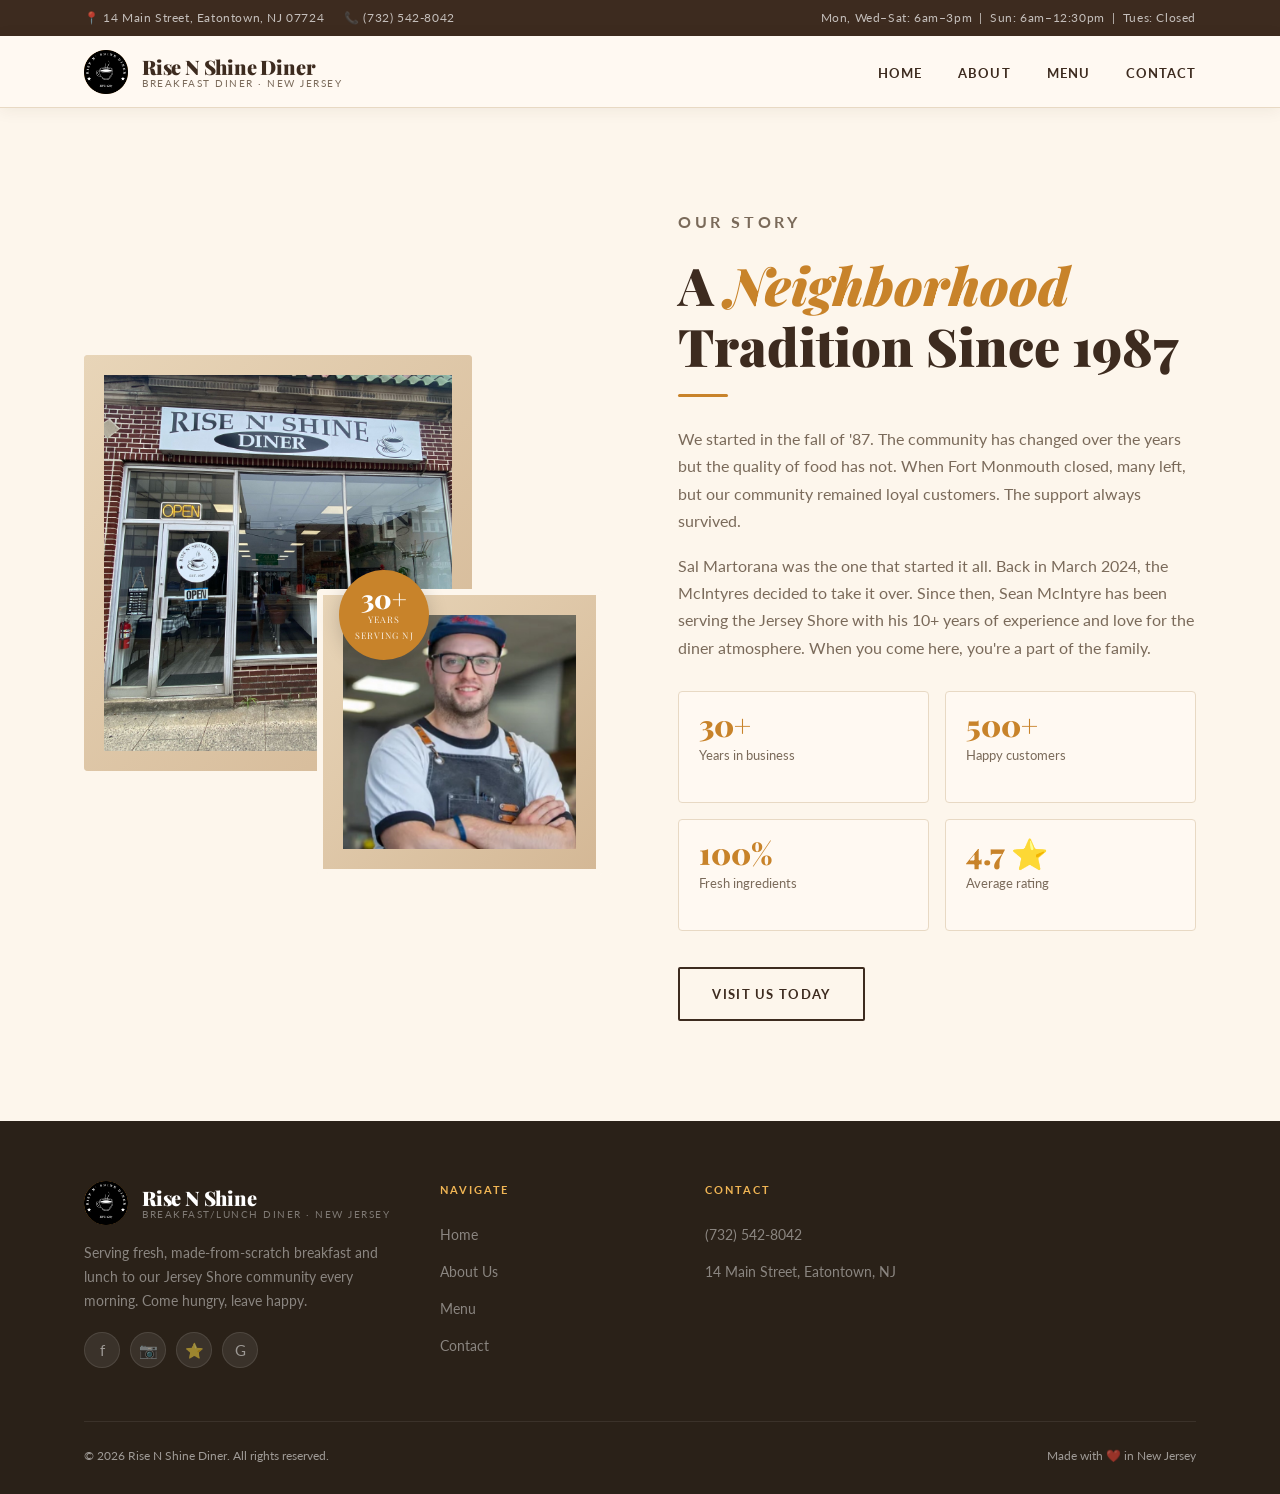
==== About/index.html @ bdb085a6 "path change" ====
<!DOCTYPE html>
<html lang="en">
<head>
  <meta charset="UTF-8" />
  <meta name="viewport" content="width=device-width, initial-scale=1.0" />
  <title>Rise N Shine Diner</title>
  <link rel="preconnect" href="https://fonts.googleapis.com" />
  <link rel="preconnect" href="https://fonts.gstatic.com" crossorigin />
  <link href="https://fonts.googleapis.com/css2?family=Playfair+Display:ital,wght@0,400;0,700;0,900;1,400;1,700&family=Lato:wght@300;400;700&display=swap" rel="stylesheet" />
  <link rel="stylesheet" type="text/css" href="/style.css">
  
</head>
<body>

<!-- TOP BAR -->
<div class="topbar">
  <div class="container">
    <div class="topbar-left">
      <span>📍 14 Main Street, Eatontown, NJ 07724</span>
      <span>📞 <a href="tel:+17325428042">(732) 542-8042</a></span>
    </div>
    <div class="topbar-right">
      <span>Mon, Wed–Sat: 6am–3pm &nbsp;|&nbsp; Sun: 6am–12:30pm &nbsp;|&nbsp; Tues: Closed</span>
    </div>
  </div>
</div>

<!-- NAVBAR -->
<nav class="navbar">
  <div class="container">
    <a href="../index.html" class="logo">
      <!-- <div class="logo-icon">🍳</div> -->
       <div class="logo-icon"><img src="../logo.png" alt="logo"></div>
      <div class="logo-text">
        <div class="logo-name">Rise N Shine Diner</div>
        <div class="logo-sub">Breakfast Diner · New Jersey</div>
      </div>
    </a>
    <ul class="nav-links">
      <li><a href="../index.html">Home</a></li>
      <li><a href="../About/index.html">About</a></li>
      <li><a href="../Menu/index.html">Menu</a></li>
      <li><a href="../Contact/index.html">Contact</a></li>
    </ul>
    <button class="hamburger" id="hamburger" aria-label="Toggle menu">
      <span></span><span></span><span></span>
    </button>
  </div>
</nav>

<!-- Mobile Menu -->
<div class="mobile-menu" id="mobileMenu">
  <ul>
    <li><a href="../index.html" class="mobile-link">Home</a></li>
    <li><a href="../About/index.html" class="mobile-link">About</a></li>
    <li><a href="../Menu/index.html" class="mobile-link">Menu</a></li>
    <li><a href="../Contact/index.html" class="mobile-link">Contact</a></li>
  </ul>
  <a href="tel:+17325428042" class="btn btn-primary">📞 (732) 542-8042</a>
</div>

<!-- ABOUT -->
<section id="about">
  <div class="container">
    <div class="about-grid">
      <div class="about-imgs">
        <!--
          SWAP ABOUT MAIN IMAGE:
          <img src="/assets/diner.jpg"" alt="diner" />
          Recommended: 500×480px
        -->
        <div class="about-img-main img-wrap">
          <div class="img-placeholder">
            <img src="../assets/diner.jpg" alt="diner" />
          </div>
        </div>
        <!--
          SWAP ABOUT ACCENT IMAGE:
          <img src="./images/about-accent.jpg" alt="Chef cooking" />
          Recommended: 300×280px
        -->
        <div class="about-img-accent img-wrap">
          <div class="img-placeholder">
            <img src="../assets/sean.jpg" alt="Gallery photo" />
          </div>
        </div>
        <div class="about-stamp">
          <strong>30+</strong>
          <span>Years<br/>Serving NJ</span>
        </div>
      </div>

      <div class="about-text">
        <p class="section-label">Our Story</p>
        <h2 class="section-title">A <em>Neighborhood</em> Tradition Since 1987</h2>
        <div class="divider"></div>
        <p>We started in the fall of '87. The community has changed over the years but the quality 
          of food has not. When Fort Monmouth closed, many left, but our community remained loyal customers. 
          The support always survived.</p>
        <p> Sal Martorana was the one that started it all. Back in March 2024, the McIntyres decided to take it over. Since then,
          Sean McIntyre has been serving the Jersey Shore with his 10+ years of experience and love for the diner atmosphere. When 
          you come here, you're a part of the family.
          </p>
        <div class="about-facts">
          <div class="fact-card"><h3>30+</h3><p>Years in business</p></div>
          <div class="fact-card"><h3>500+</h3><p>Happy customers</p></div>
          <div class="fact-card"><h3>100%</h3><p>Fresh ingredients</p></div>
          <div class="fact-card"><h3>4.7 ⭐</h3><p>Average rating</p></div>
        </div>
        <a href="../Contact/index.html" class="btn btn-dark">Visit Us Today</a>
      </div>
    </div>
  </div>
</section>


<!-- FOOTER -->
<footer>
  <div class="container">
    <div class="footer-grid">
      <div class="footer-brand">
        <div class="logo">
          <div class="logo-icon"><img src="../logo.png" alt="logo"></div>
          <div class="logo-text">
            <div class="logo-name">Rise N Shine</div>
            <div class="logo-sub">Breakfast/Lunch Diner · New Jersey</div>
          </div>
        </div>
        <p>Serving fresh, made-from-scratch breakfast and lunch to our Jersey Shore community every morning. Come hungry, leave happy.</p>
        <div class="social-links">
          <a href="https://www.facebook.com/p/Rise-n-Shine-Luncheonette-100057256698276/" class="social-link" title="Facebook">f</a>
          <a href="https://www.instagram.com/risenshine_diner?igsh=MXV5eWU4OTQzYm9pdQ%3D%3D&utm_source=qr" class="social-link" title="Instagram">📷</a>
          <a href="https://yelp.to/SeR_QciFJR" class="social-link" title="Yelp">⭐</a>
          <a href="https://share.google/kpDAADSvmQCq42pRM" class="social-link" title="Google">G</a>
        </div>
      </div>
      <div class="footer-col">
        <h5>Navigate</h5>
        <ul>
          <li><a href="../index.html">Home</a></li>
          <li><a href="../About/index.html">About Us</a></li>
          <li><a href="../Menu/index.html">Menu</a></li>
          <li><a href="../Contact/index.html">Contact</a></li>
        </ul>
      </div>
      <div class="footer-col">
        <h5>Contact</h5>
        <ul>
          <li><a href="tel:+17325428042">(732) 542-8042</a></li>
          <li><a href="#">14 Main Street, Eatontown, NJ</a></li>
        </ul>
      </div>
    </div>
    <div class="footer-bottom">
      <span>© 2026 Rise N Shine Diner. All rights reserved.</span>
      <span>Made with ❤️ in New Jersey</span>
    </div>
  </div>
</footer>

<script>
  // Hamburger
  const hamburger = document.getElementById('hamburger');
  const mobileMenu = document.getElementById('mobileMenu');
  hamburger.addEventListener('click', () => {
    hamburger.classList.toggle('open');
    mobileMenu.classList.toggle('open');
  });
  document.querySelectorAll('.mobile-link').forEach(link => {
    link.addEventListener('click', () => {
      hamburger.classList.remove('open');
      mobileMenu.classList.remove('open');
    });
  });

  // Menu Tabs
  document.querySelectorAll('.tab-btn').forEach(btn => {
    btn.addEventListener('click', () => {
      document.querySelectorAll('.tab-btn').forEach(b => b.classList.remove('active'));
      document.querySelectorAll('.menu-panel').forEach(p => p.classList.remove('active'));
      btn.classList.add('active');
      document.getElementById('tab-' + btn.dataset.tab).classList.add('active');
    });
  });

  // Active nav highlight on scroll
  const sections = document.querySelectorAll('section[id]');
  const navLinks = document.querySelectorAll('.nav-links a');
  new IntersectionObserver((entries) => {
    entries.forEach(entry => {
      if (entry.isIntersecting) {
        navLinks.forEach(a => {
          a.style.color = '';
          if (a.getAttribute('href') === '#' + entry.target.id) a.style.color = 'var(--amber)';
        });
      }
    });
  }, { rootMargin: '-40% 0px -55% 0px' }).observe && sections.forEach(s => {
    new IntersectionObserver((entries) => {
      entries.forEach(entry => {
        if (entry.isIntersecting) {
          navLinks.forEach(a => {
            a.style.color = '';
            if (a.getAttribute('href') === '#' + entry.target.id) a.style.color = 'var(--amber)';
          });
        }
      });
    }, { rootMargin: '-40% 0px -55% 0px' }).observe(s);
  });

  // Navbar shadow on scroll
  window.addEventListener('scroll', () => {
    document.querySelector('.navbar').style.boxShadow =
      window.scrollY > 10 ? '0 4px 24px rgba(61,43,31,.12)' : '0 2px 16px rgba(61,43,31,.07)';
  });
</script>

</body>
</html>
---- style.css ----
/* ─── RESET & VARIABLES ─────────────────────────────── */
*, *::before, *::after { box-sizing: border-box; margin: 0; padding: 0; }

:root {
  --cream:      #fdf6ec;
  --warm-white: #fff9f2;
  --amber:      #c8832a;
  --amber-dark: #9f631a;
  --amber-light:#f0b554;
  --brown:      #3d2b1f;
  --brown-mid:  #6b4226;
  --charcoal:   #2a2118;
  --gray:       #7a6a5a;
  --border:     #e8d9c4;
  --font-display: 'Playfair Display', Georgia, serif;
  --font-body:    'Lato', sans-serif;
  --nav-h: 72px;
  --section-pad: clamp(60px, 8vw, 100px);
}

html { scroll-behavior: smooth; }
body { font-family: var(--font-body); background: var(--cream); color: var(--brown); line-height: 1.7; overflow-x: hidden; }
img { display: block; width: 100%; height: 100%; object-fit: cover; }
a { text-decoration: none; color: inherit; }

/* ─── UTILITY ───────────────────────────────────────── */
.container { max-width: 1160px; margin: 0 auto; padding: 0 24px; }
.section-label { font-family: var(--font-body); font-size: 11px; letter-spacing: .22em; text-transform: uppercase; color: var(--amber); font-weight: 700; margin-bottom: 12px; }
.section-title { font-family: var(--font-display); font-size: clamp(32px, 5vw, 52px); color: var(--brown); line-height: 1.18; font-weight: 900; }
.section-title em { font-style: italic; color: var(--amber); }
.divider { width: 50px; height: 3px; background: var(--amber); border-radius: 2px; margin: 18px 0 28px; }
.btn { display: inline-block; padding: 14px 32px; border-radius: 2px; font-family: var(--font-body); font-size: 13px; font-weight: 700; letter-spacing: .1em; text-transform: uppercase; cursor: pointer; transition: all .25s ease; }
.btn-primary { background: var(--amber); color: #fff; border: 2px solid var(--amber); }
.btn-primary:hover { background: var(--amber-dark); border-color: var(--amber-dark); }
.btn-outline { background: transparent; color: #fff; border: 2px solid #fff; }
.btn-outline:hover { background: #fff; color: var(--brown); }
.btn-dark { background: transparent; color: var(--brown); border: 2px solid var(--brown); }
.btn-dark:hover { background: var(--brown); color: #fff; }

/* ─── IMAGE SYSTEM ──────────────────────────────────── */
/*
  ╔══════════════════════════════════════════════════╗
  ║  HOW TO SWAP IMAGES                              ║
  ║  Each image zone has a comment showing the       ║
  ║  <img> tag to paste in. Just replace the         ║
  ║  .img-placeholder div with that <img> tag.       ║
  ╚══════════════════════════════════════════════════╝
*/
.img-wrap { position: relative; overflow: hidden; background: var(--border); }
.img-placeholder { position: absolute; inset: 0; display: flex; flex-direction: column; align-items: center; justify-content: center; gap: 10px; background: linear-gradient(135deg, #e8d5b8 0%, #d4b896 100%); color: var(--brown-mid); font-size: 13px; font-family: var(--font-body); text-align: center; padding: 20px; }
.img-placeholder svg { opacity: .4; }
.img-placeholder span { opacity: .6; font-style: italic; }

/* ─── TOPBAR ────────────────────────────────────────── */
.topbar { background: var(--brown); color: rgba(255,255,255,.7); font-size: 12px; letter-spacing: .05em; padding: 8px 0; }
.topbar .container { display: flex; justify-content: space-between; align-items: center; flex-wrap: wrap; gap: 6px; }
.topbar a { color: rgba(255,255,255,.7); }
.topbar a:hover { color: var(--amber-light); }
.topbar-left, .topbar-right { display: flex; gap: 20px; align-items: center; }

/* ─── NAVBAR ─────────────────────────────────────────── */
.navbar { position: sticky; top: 0; z-index: 100; background: var(--warm-white); border-bottom: 1px solid var(--border); height: var(--nav-h); box-shadow: 0 2px 16px rgba(61,43,31,.07); transition: box-shadow .3s; }
.navbar .container { height: 100%; display: flex; align-items: center; justify-content: space-between; }
.logo { display: flex; align-items: center; gap: 14px; font-family: var(--font-display); }
.logo-icon { width: 44px; height: 44px; background: var(--amber); border-radius: 50%; display: flex; align-items: center; justify-content: center; color: #fff; font-size: 22px; flex-shrink: 0; }
.logo-text { line-height: 1.15; }
.logo-name { font-size: 20px; font-weight: 900; color: var(--brown); letter-spacing: -.01em; }
.logo-sub { font-size: 10px; font-weight: 400; color: var(--gray); letter-spacing: .15em; text-transform: uppercase; font-family: var(--font-body); }
.nav-links { display: flex; align-items: center; gap: 36px; list-style: none; }
.nav-links a { font-size: 13px; font-weight: 700; letter-spacing: .08em; text-transform: uppercase; color: var(--brown); position: relative; padding-bottom: 3px; transition: color .2s; }
.nav-links a::after { content: ''; position: absolute; bottom: 0; left: 0; width: 0; height: 2px; background: var(--amber); transition: width .25s ease; }
.nav-links a:hover { color: var(--amber); }
.nav-links a:hover::after { width: 100%; }
.nav-cta { margin-left: 8px; }

.hamburger { display: none; flex-direction: column; gap: 5px; cursor: pointer; padding: 6px; background: none; border: none; }
.hamburger span { display: block; width: 24px; height: 2px; background: var(--brown); border-radius: 2px; transition: all .3s; }
.hamburger.open span:nth-child(1) { transform: translateY(7px) rotate(45deg); }
.hamburger.open span:nth-child(2) { opacity: 0; }
.hamburger.open span:nth-child(3) { transform: translateY(-7px) rotate(-45deg); }
.mobile-menu { display: none; background: var(--warm-white); border-bottom: 2px solid var(--amber); padding: 20px 24px 28px; }
.mobile-menu.open { display: block; }
.mobile-menu ul { list-style: none; display: flex; flex-direction: column; gap: 6px; }
.mobile-menu ul a { display: block; padding: 12px 0; font-size: 16px; font-weight: 700; color: var(--brown); border-bottom: 1px solid var(--border); letter-spacing: .04em; text-transform: uppercase; }
.mobile-menu ul a:hover { color: var(--amber); }
.mobile-menu .btn { margin-top: 20px; display: block; text-align: center; }

/* ─── HERO ───────────────────────────────────────────── */
.hero { position: relative; height: clamp(520px, 80vh, 820px); display: flex; align-items: center; overflow: hidden; }
.hero-bg { position: absolute; inset: 0; }
.hero-bg .img-placeholder { background: linear-gradient(160deg, #c8832a 0%, #3d2b1f 60%, #1a0f08 100%); color: rgba(255,255,255,.25); }
.hero-bg::after { content: ''; position: absolute; inset: 0; background: linear-gradient(90deg, rgba(20,10,5,.72) 0%, rgba(20,10,5,.2) 100%); }
.hero-content { position: relative; z-index: 2; max-width: 640px; animation: fadeUp .8s ease both; }
.hero-badge { display: inline-block; background: var(--amber); color: #fff; font-size: 11px; font-weight: 700; letter-spacing: .2em; text-transform: uppercase; padding: 7px 18px; border-radius: 2px; margin-bottom: 22px; }
.hero h1 { font-family: var(--font-display); font-size: clamp(42px, 7vw, 80px); font-weight: 900; color: #fff; line-height: 1.05; margin-bottom: 22px; }
.hero h1 em { font-style: italic; color: var(--amber-light); }
.hero p { font-size: 17px; color: rgba(255,255,255,.82); margin-bottom: 36px; max-width: 480px; line-height: 1.7; }
.hero-btns { display: flex; gap: 16px; flex-wrap: wrap; }
.hero-hours { position: absolute; z-index: 2; right: max(24px, calc((100% - 1160px) / 2 + 24px)); bottom: clamp(24px, 5vw, 60px); background: rgba(255,255,255,.1); backdrop-filter: blur(10px); border: 1px solid rgba(255,255,255,.2); border-radius: 4px; padding: 20px 28px; color: #fff; text-align: center; }
.hero-hours h4 { font-size: 11px; font-weight: 700; letter-spacing: .18em; text-transform: uppercase; color: var(--amber-light); margin-bottom: 10px; }
.hero-hours p { font-size: 14px; color: rgba(255,255,255,.85); line-height: 1.8; }

/* ─── FEATURES STRIP ─────────────────────────────────── */
.features-strip { background: var(--brown); }
.features-grid { display: grid; grid-template-columns: repeat(4, 1fr); }
.feature-item { padding: 32px 28px; border-right: 1px solid rgba(255,255,255,.08); display: flex; align-items: flex-start; gap: 16px; }
.feature-item:last-child { border-right: none; }
.feature-icon { width: 42px; height: 42px; flex-shrink: 0; background: var(--amber); border-radius: 50%; display: flex; align-items: center; justify-content: center; font-size: 18px; }
.feature-text h4 { font-family: var(--font-display); font-size: 16px; font-weight: 700; color: #fff; margin-bottom: 4px; }
.feature-text p { font-size: 13px; color: rgba(255,255,255,.55); line-height: 1.5; }

/* ─── ABOUT ──────────────────────────────────────────── */
#about { padding: var(--section-pad) 0; }
.about-grid { display: grid; grid-template-columns: 1fr 1fr; gap: clamp(40px, 6vw, 80px); align-items: center; }
.about-imgs { position: relative; height: 520px; }
.about-img-main { position: absolute; top: 0; left: 0; width: 75%; height: 80%; border-radius: 4px; overflow: hidden; }
.about-img-accent { position: absolute; bottom: 0; right: 0; width: 55%; height: 55%; border-radius: 4px; overflow: hidden; border: 6px solid var(--cream); }
.about-stamp { position: absolute; top: 50%; left: 58%; transform: translate(-50%, -50%); z-index: 3; background: var(--amber); color: #fff; border-radius: 50%; width: 90px; height: 90px; display: flex; flex-direction: column; align-items: center; justify-content: center; font-family: var(--font-display); text-align: center; box-shadow: 0 4px 20px rgba(0,0,0,.18); }
.about-stamp strong { font-size: 26px; font-weight: 900; line-height: 1; }
.about-stamp span { font-size: 9px; letter-spacing: .12em; text-transform: uppercase; opacity: .85; }
.about-text p { color: var(--gray); margin-bottom: 18px; font-size: 16px; }
.about-facts { display: grid; grid-template-columns: 1fr 1fr; gap: 16px; margin: 30px 0 36px; }
.fact-card { background: var(--warm-white); border: 1px solid var(--border); border-radius: 4px; padding: 18px 20px; }
.fact-card h3 { font-family: var(--font-display); font-size: 30px; font-weight: 900; color: var(--amber); line-height: 1; }
.fact-card p { font-size: 13px; color: var(--gray); margin-top: 4px; }

/* ================================================================
   MENU HERO
   ================================================================ */
.menu-hero {
  background: var(--brown);
  background-image: linear-gradient(135deg, #3d2b1f 0%, #6b4226 100%);
  padding: 56px 24px 52px;
  text-align: center;
}

.menu-hero-title {
  font-family: var(--font-display);
  font-size: clamp(38px, 6vw, 64px);
  font-weight: 900;
  color: #fff;
  line-height: 1.1;
  margin-bottom: 14px;
}

.menu-hero-title em {
  font-style: italic;
  color: var(--amber-light);
}

.menu-hero-sub {
  font-size: 16px;
  color: rgba(255,255,255,.7);
  max-width: 480px;
  margin: 0 auto;
}

/* ── Section wrapper ── */
.specialties {
  background: var(--warm-white);
  padding: var(--section-pad) 0;
}

/* ── Header (centered, matches existing pattern) ── */
.specialties-header {
  text-align: center;
  margin-bottom: 52px;
}

/* ── Three-column card grid ── */
.specialties-grid {
  display: grid;
  grid-template-columns: repeat(3, 1fr);
  gap: 28px;
}

/* ── Individual card ── */
.specialty-item {
  background: #fff;
  border: 1px solid var(--border);
  border-radius: 4px;
  overflow: hidden;
  transition: box-shadow .25s ease, transform .25s ease;
}

.specialty-item:hover {
  box-shadow: 0 8px 32px rgba(61,43,31,.12);
  transform: translateY(-4px);
}

/* ── Photo slot — fixed height so all cards align ── */
.specialty-img {
  height: 220px;
  position: relative;
  overflow: hidden;
}

/* Subtle zoom on the photo when the card is hovered */
.specialty-item:hover .specialty-img img {
  transform: scale(1.04);
}

.specialty-img img {
  width: 100%;
  height: 100%;
  object-fit: cover;
  object-position: center;
  display: block;
  transition: transform .38s ease;
}

/* ── Text body ── */
.specialty-body {
  padding: 20px 22px 24px;
}

.specialty-name {
  font-family: var(--font-display);
  font-size: 20px;
  font-weight: 700;
  color: var(--brown);
  margin: 0 0 10px;
  line-height: 1.25;
}

.specialty-desc {
  font-size: 14px;
  color: var(--gray);
  line-height: 1.65;
  margin: 0;
}

/* ================================================================
   TAB BAR
   ================================================================ */
.menu-page {
  max-width: 860px;
  margin: 0 auto;
  padding: 0 24px 60px;
}

.tab-bar {
  display: flex;
  gap: 8px;
  flex-wrap: wrap;
  padding: 28px 0 24px;
  border-bottom: 1px solid var(--border);
  margin-bottom: 8px;
}

.tab-btn {
  padding: 10px 26px;
  font-family: var(--font-body);
  font-size: 12px;
  font-weight: 700;
  letter-spacing: .1em;
  text-transform: uppercase;
  border: 2px solid var(--border);
  border-radius: var(--radius-sm);
  background: transparent;
  color: var(--gray);
  cursor: pointer;
  transition: all .2s;
}

.tab-btn:hover,
.tab-btn.active {
  background: var(--amber);
  border-color: var(--amber);
  color: #fff;
}

/* Tab panels */
.tab-panel { display: none; }
.tab-panel.active { display: block; }

/* ================================================================
   MENU SECTIONS
   ================================================================ */
.menu-section {
  margin-top: 36px;
}

.menu-section-header {
  margin-bottom: 12px;
  padding-bottom: 10px;
  border-bottom: 2px solid var(--amber);
}

.menu-section-title {
  font-family: var(--font-display);
  font-size: clamp(18px, 3vw, 24px);
  font-weight: 700;
  color: var(--brown);
  margin-bottom: 4px;
}

.menu-section-note {
  font-size: 13px;
  font-style: italic;
  color: var(--gray);
  line-height: 1.5;
}

/* ================================================================
   MENU TABLE
   Row layout matching the diner menu screenshot:
   item name (left) | price col(s) (right, fixed width)
   ================================================================ */
.menu-table {
  width: 100%;
}

/* ── Column header row ── */
.menu-table-head {
  display: grid;
  grid-template-columns: 1fr 90px 90px;
  gap: 0;
  padding: 10px 0 6px;
  border-bottom: 1px solid var(--border);
  margin-bottom: 2px;
}

.menu-table-head .col-item {
  font-family: var(--font-body);
  font-size: 11px;
  font-weight: 700;
  letter-spacing: .12em;
  text-transform: uppercase;
  color: var(--gray);
}

.menu-table-head .col-price {
  font-family: var(--font-body);
  font-size: 11px;
  font-weight: 700;
  letter-spacing: .12em;
  text-transform: uppercase;
  color: var(--gray);
  text-align: right;
}

/* ── Divider between sub-groups ── */
.menu-table-divider {
  border-top: 1px dashed var(--border);
  margin: 10px 0 4px;
}

/* ── Data rows ── */

/* Two-price row (e.g. Pancakes: Big / Short) */
.menu-row {
  display: grid;
  grid-template-columns: 1fr 90px 90px;
  align-items: baseline;
  gap: 0;
  padding: 9px 0;
  border-bottom: 1px solid rgba(232,217,196,.5);
  transition: background .15s;
}

.menu-row:hover {
  background: rgba(200,131,42,.04);
}

/* Single-price row — item takes all remaining space, price at far right */
/* We achieve this by having .col-price-single span to the end of a
   two-column grid: item | price */
.menu-row:has(.col-price-single) {
  grid-template-columns: 1fr 90px;
}

/* Note rows (italic footnote spanning full width) */
.menu-row.menu-row-note {
  grid-template-columns: 1fr;
  padding: 6px 0 8px;
  border-bottom: none;
}

.menu-row.menu-row-note .col-item {
  font-size: 13px;
  font-style: italic;
  color: var(--gray);
}

/* ── Cell styles ── */
.col-item {
  font-family: var(--font-body);
  font-size: 15px;
  font-weight: 400;
  color: var(--brown);
  display: flex;
  flex-direction: column;
  gap: 2px;
  padding-right: 12px;
}

.col-full {
  /* Used in note rows where item spans all columns */
}

.col-price {
  font-family: var(--font-display);
  font-size: 15px;
  font-weight: 700;
  color: var(--amber-dark);
  text-align: right;
  white-space: nowrap;
}

.col-price-single {
  font-family: var(--font-display);
  font-size: 15px;
  font-weight: 700;
  color: var(--amber-dark);
  text-align: right;
  white-space: nowrap;
}

/* Ingredient/description sub-line under an item name */
.item-note {
  font-size: 12px;
  font-style: italic;
  color: var(--gray);
  font-weight: 400;
  font-family: var(--font-body);
}

/* ─── GALLERY ────────────────────────────────────────── */
.gallery-strip { display: grid; grid-template-columns: repeat(5, 1fr); height: 220px; }
.gallery-cell { position: relative; overflow: hidden; cursor: zoom-in; }
.gallery-cell:hover .gallery-overlay { opacity: 1; }
.gallery-overlay { position: absolute; inset: 0; background: rgba(200,131,42,.5); display: flex; align-items: center; justify-content: center; opacity: 0; transition: opacity .3s; color: #fff; font-size: 28px; }

/* ─── TESTIMONIALS ───────────────────────────────────── */
.testimonials { background: var(--brown); padding: var(--section-pad) 0; }
.testimonials .section-label { color: var(--amber-light); }
.testimonials .section-title { color: #fff; }
.testimonials .divider { background: var(--amber-light); }
.testimonials-header { text-align: center; margin-bottom: 52px; }
.testimonials-grid { display: grid; grid-template-columns: repeat(3, 1fr); gap: 24px; }
.testimonial-card { background: rgba(255,255,255,.06); border: 1px solid rgba(255,255,255,.1); border-radius: 4px; padding: 32px 28px; }
.stars { color: var(--amber-light); font-size: 16px; margin-bottom: 16px; }
.testimonial-card blockquote { font-family: var(--font-display); font-size: 17px; font-style: italic; color: rgba(255,255,255,.9); line-height: 1.65; margin-bottom: 24px; }
.testimonial-author { display: flex; align-items: center; gap: 14px; }
.author-avatar { width: 44px; height: 44px; border-radius: 50%; background: var(--amber); flex-shrink: 0; display: flex; align-items: center; justify-content: center; font-family: var(--font-display); font-size: 18px; font-weight: 700; color: #fff; }
.author-info h5 { font-size: 14px; color: #fff; font-weight: 700; }
.author-info span { font-size: 12px; color: rgba(255,255,255,.45); }

/* ─── CTA BANNER ─────────────────────────────────────── */
.cta-banner { background: var(--amber); padding: 60px 0; }
.cta-inner { display: flex; align-items: center; justify-content: space-between; gap: 32px; flex-wrap: wrap; }
.cta-inner h2 { font-family: var(--font-display); font-size: clamp(26px, 4vw, 38px); font-weight: 900; color: #fff; line-height: 1.2; }
.cta-inner h2 em { font-style: italic; opacity: .85; }
.cta-btns { display: flex; gap: 16px; flex-wrap: wrap; }

/* ─── CONTACT ────────────────────────────────────────── */
#contact { padding: var(--section-pad) 0; }
.contact-grid { display: grid; grid-template-columns: 1fr 1fr; gap: clamp(40px, 6vw, 80px); }
.contact-map { border-radius: 4px; overflow: hidden; height: 400px; background: var(--border); position: relative; }
.map-placeholder { position: absolute; inset: 0; display: flex; flex-direction: column; align-items: center; justify-content: center; gap: 12px; background: #e8d9c0; color: var(--brown-mid); font-family: var(--font-body); font-size: 14px; text-align: center; }
.map-placeholder span { opacity: .55; font-style: italic; }
.info-block { margin-bottom: 30px; }
.info-block h4 { font-family: var(--font-display); font-size: 20px; font-weight: 700; color: var(--brown); margin-bottom: 12px; }
.info-block p, .info-block address { color: var(--gray); font-size: 15px; font-style: normal; line-height: 1.8; }
.info-row { display: flex; align-items: flex-start; gap: 12px; margin-bottom: 10px; }
.info-icon { width: 36px; height: 36px; flex-shrink: 0; background: var(--cream); border: 1px solid var(--border); border-radius: 50%; display: flex; align-items: center; justify-content: center; font-size: 16px; margin-top: 2px; }
.hours-table { width: 100%; border-collapse: collapse; }
.hours-table td { padding: 8px 0; font-size: 14px; color: var(--gray); border-bottom: 1px solid var(--border); }
.hours-table td:first-child { font-weight: 700; color: var(--brown); width: 50%; }
.hours-table tr:last-child td { border-bottom: none; }

/* ─── FOOTER ─────────────────────────────────────────── */
footer { background: var(--charcoal); color: rgba(255,255,255,.55); padding: 60px 0 28px; }
.footer-grid { display: grid; grid-template-columns: 1.4fr 1fr 1fr 1fr; gap: 40px; margin-bottom: 52px; }
.footer-brand .logo-name { color: #fff; }
.footer-brand .logo-sub { color: rgba(255,255,255,.4); }
.footer-brand p { font-size: 14px; color: rgba(255,255,255,.45); margin-top: 16px; line-height: 1.7; }
.social-links { display: flex; gap: 10px; margin-top: 20px; }
.social-link { width: 36px; height: 36px; border-radius: 50%; background: rgba(255,255,255,.08); border: 1px solid rgba(255,255,255,.1); display: flex; align-items: center; justify-content: center; font-size: 15px; color: rgba(255,255,255,.5); transition: all .2s; }
.social-link:hover { background: var(--amber); border-color: var(--amber); color: #fff; }
.footer-col h5 { font-size: 11px; font-weight: 700; letter-spacing: .18em; text-transform: uppercase; color: var(--amber-light); margin-bottom: 20px; }
.footer-col ul { list-style: none; }
.footer-col ul li { margin-bottom: 10px; }
.footer-col ul a { font-size: 14px; color: rgba(255,255,255,.45); transition: color .2s; }
.footer-col ul a:hover { color: #fff; }
.footer-bottom { border-top: 1px solid rgba(255,255,255,.08); padding-top: 24px; display: flex; justify-content: space-between; align-items: center; flex-wrap: wrap; gap: 12px; font-size: 12px; }

/* ─── ANIMATION ──────────────────────────────────────── */
@keyframes fadeUp { from { opacity: 0; transform: translateY(28px); } to { opacity: 1; transform: translateY(0); } }

/* ─── RESPONSIVE ─────────────────────────────────────── */
@media (max-width: 1024px) {
  .features-grid { grid-template-columns: repeat(2, 1fr); }
  .feature-item { border-right: none; border-bottom: 1px solid rgba(255,255,255,.08); }
  .specialties-grid { grid-template-columns: repeat(2, 1fr); }
  .testimonials-grid { grid-template-columns: 1fr 1fr; }
  .footer-grid { grid-template-columns: 1fr 1fr; }
}
@media (max-width: 768px) {
  .topbar .container { flex-direction: column; text-align: center; gap: 4px; }
  .topbar-left, .topbar-right { flex-wrap: wrap; justify-content: center; gap: 10px; }
  .nav-links, .nav-cta { display: none; }
  .hamburger { display: flex; }
  .hero-hours { display: none; }
  .about-grid { grid-template-columns: 1fr; }
  .about-imgs { height: 360px; }
  .contact-grid { grid-template-columns: 1fr; }
  .specials-grid { grid-template-columns: 1fr; }
  .specials-hero-content { padding: 36px 28px; }
  .testimonials-grid { grid-template-columns: 1fr; }
  .specialties-grid { grid-template-columns: 1fr; }
  .gallery-strip { grid-template-columns: repeat(3, 1fr); height: 180px; }
  .gallery-cell:nth-child(4), .gallery-cell:nth-child(5) { display: none; }
  .footer-grid { grid-template-columns: 1fr 1fr; }
  .cta-inner { flex-direction: column; text-align: center; }
}
@media (max-width: 480px) {
  .features-grid { grid-template-columns: 1fr; }
  .about-facts { grid-template-columns: 1fr 1fr; }
  .menu-grid { grid-template-columns: 1fr; }
  .footer-grid { grid-template-columns: 1fr; }
  .gallery-strip { grid-template-columns: repeat(2, 1fr); height: 160px; }
  .gallery-cell:nth-child(3), .gallery-cell:nth-child(4), .gallery-cell:nth-child(5) { display: none; }
  .hero-btns { flex-direction: column; }
  .btn { text-align: center; }
  .specialty-img { height: 160px; }
}
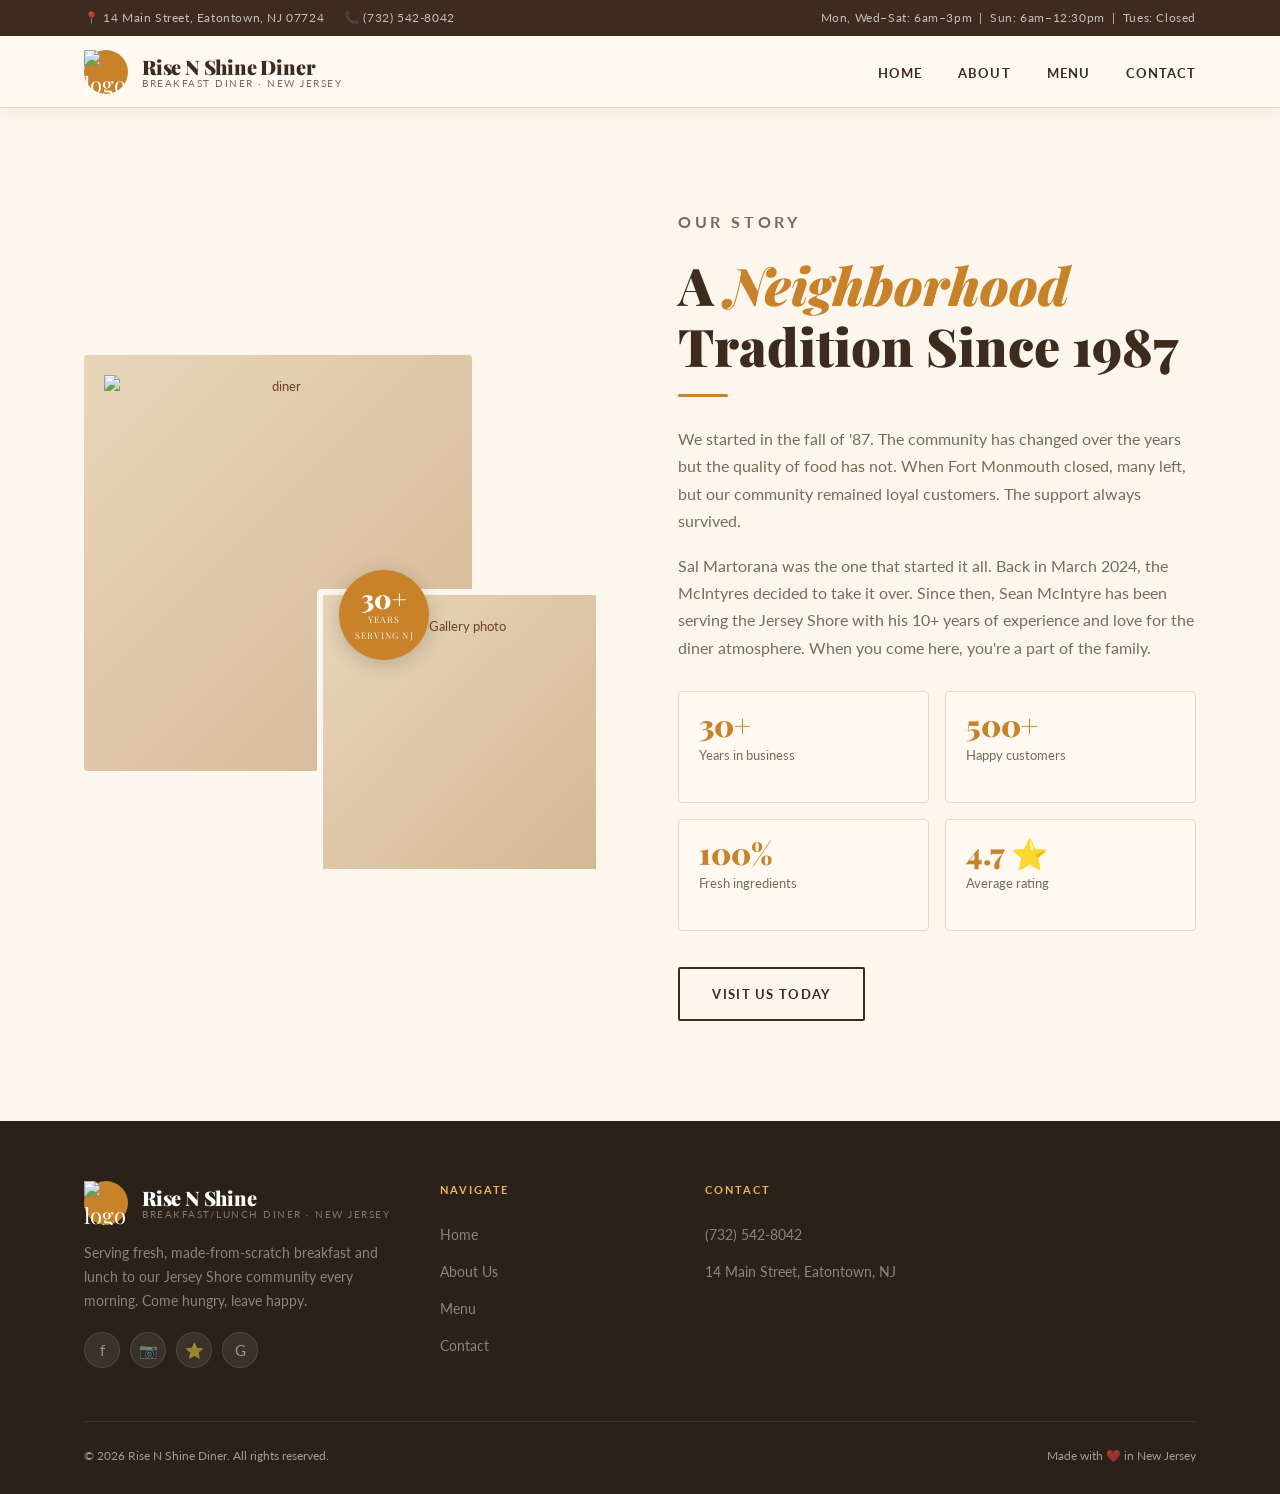
==== commit 28ff30a3: "path append 2.0" ====
--- a/About/index.html
+++ b/About/index.html
@@ -28,19 +28,19 @@
 <!-- NAVBAR -->
 <nav class="navbar">
   <div class="container">
-    <a href="../index.html" class="logo">
+    <a href="Rise_And_Shine/,index.html" class="logo">
       <!-- <div class="logo-icon">🍳</div> -->
-       <div class="logo-icon"><img src="../logo.png" alt="logo"></div>
+       <div class="logo-icon"><img src="Rise_And_Shine/,logo.png" alt="logo"></div>
       <div class="logo-text">
         <div class="logo-name">Rise N Shine Diner</div>
         <div class="logo-sub">Breakfast Diner · New Jersey</div>
       </div>
     </a>
     <ul class="nav-links">
-      <li><a href="../index.html">Home</a></li>
-      <li><a href="../About/index.html">About</a></li>
-      <li><a href="../Menu/index.html">Menu</a></li>
-      <li><a href="../Contact/index.html">Contact</a></li>
+      <li><a href="Rise_And_Shine/,index.html">Home</a></li>
+      <li><a href="Rise_And_Shine/,About/index.html">About</a></li>
+      <li><a href="Rise_And_Shine/,Menu/index.html">Menu</a></li>
+      <li><a href="Rise_And_Shine/,Contact/index.html">Contact</a></li>
     </ul>
     <button class="hamburger" id="hamburger" aria-label="Toggle menu">
       <span></span><span></span><span></span>
@@ -51,10 +51,10 @@
 <!-- Mobile Menu -->
 <div class="mobile-menu" id="mobileMenu">
   <ul>
-    <li><a href="../index.html" class="mobile-link">Home</a></li>
-    <li><a href="../About/index.html" class="mobile-link">About</a></li>
-    <li><a href="../Menu/index.html" class="mobile-link">Menu</a></li>
-    <li><a href="../Contact/index.html" class="mobile-link">Contact</a></li>
+    <li><a href="Rise_And_Shine/,index.html" class="mobile-link">Home</a></li>
+    <li><a href="Rise_And_Shine/,About/index.html" class="mobile-link">About</a></li>
+    <li><a href="Rise_And_Shine/,Menu/index.html" class="mobile-link">Menu</a></li>
+    <li><a href="Rise_And_Shine/,Contact/index.html" class="mobile-link">Contact</a></li>
   </ul>
   <a href="tel:+17325428042" class="btn btn-primary">📞 (732) 542-8042</a>
 </div>
@@ -71,7 +71,7 @@
         -->
         <div class="about-img-main img-wrap">
           <div class="img-placeholder">
-            <img src="../assets/diner.jpg" alt="diner" />
+            <img src="Rise_And_Shine/,assets/diner.jpg" alt="diner" />
           </div>
         </div>
         <!--
@@ -81,7 +81,7 @@
         -->
         <div class="about-img-accent img-wrap">
           <div class="img-placeholder">
-            <img src="../assets/sean.jpg" alt="Gallery photo" />
+            <img src="Rise_And_Shine/,assets/sean.jpg" alt="Gallery photo" />
           </div>
         </div>
         <div class="about-stamp">
@@ -107,7 +107,7 @@
           <div class="fact-card"><h3>100%</h3><p>Fresh ingredients</p></div>
           <div class="fact-card"><h3>4.7 ⭐</h3><p>Average rating</p></div>
         </div>
-        <a href="../Contact/index.html" class="btn btn-dark">Visit Us Today</a>
+        <a href="Rise_And_Shine/,Contact/index.html" class="btn btn-dark">Visit Us Today</a>
       </div>
     </div>
   </div>
@@ -120,7 +120,7 @@
     <div class="footer-grid">
       <div class="footer-brand">
         <div class="logo">
-          <div class="logo-icon"><img src="../logo.png" alt="logo"></div>
+          <div class="logo-icon"><img src="Rise_And_Shine/,logo.png" alt="logo"></div>
           <div class="logo-text">
             <div class="logo-name">Rise N Shine</div>
             <div class="logo-sub">Breakfast/Lunch Diner · New Jersey</div>
@@ -137,10 +137,10 @@
       <div class="footer-col">
         <h5>Navigate</h5>
         <ul>
-          <li><a href="../index.html">Home</a></li>
-          <li><a href="../About/index.html">About Us</a></li>
-          <li><a href="../Menu/index.html">Menu</a></li>
-          <li><a href="../Contact/index.html">Contact</a></li>
+          <li><a href="Rise_And_Shine/,index.html">Home</a></li>
+          <li><a href="Rise_And_Shine/,About/index.html">About Us</a></li>
+          <li><a href="Rise_And_Shine/,Menu/index.html">Menu</a></li>
+          <li><a href="Rise_And_Shine/,Contact/index.html">Contact</a></li>
         </ul>
       </div>
       <div class="footer-col">
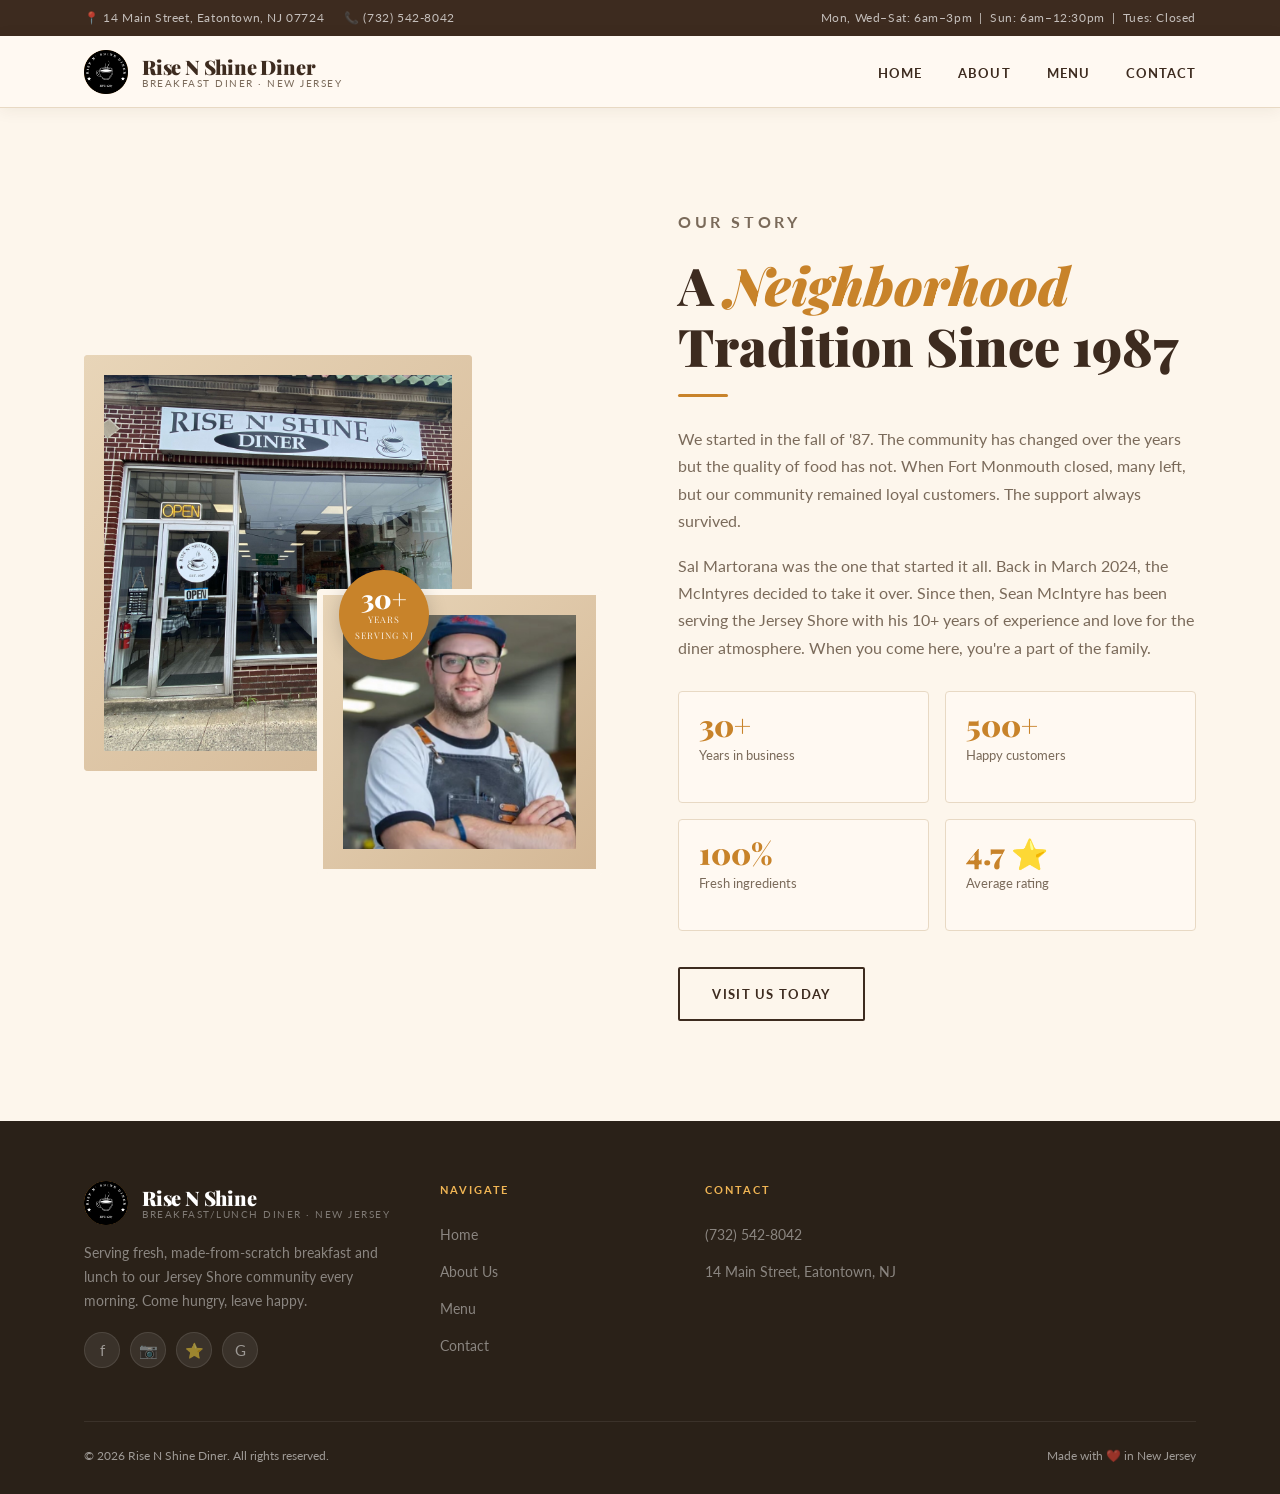
==== commit fa50063f: "cleanup" ====
--- a/About/index.html
+++ b/About/index.html
@@ -28,19 +28,19 @@
 <!-- NAVBAR -->
 <nav class="navbar">
   <div class="container">
-    <a href="Rise_And_Shine/,index.html" class="logo">
+    <a href="../index.html" class="logo">
       <!-- <div class="logo-icon">🍳</div> -->
-       <div class="logo-icon"><img src="Rise_And_Shine/,logo.png" alt="logo"></div>
+       <div class="logo-icon"><img src="../logo.png" alt="logo"></div>
       <div class="logo-text">
         <div class="logo-name">Rise N Shine Diner</div>
         <div class="logo-sub">Breakfast Diner · New Jersey</div>
       </div>
     </a>
     <ul class="nav-links">
-      <li><a href="Rise_And_Shine/,index.html">Home</a></li>
-      <li><a href="Rise_And_Shine/,About/index.html">About</a></li>
-      <li><a href="Rise_And_Shine/,Menu/index.html">Menu</a></li>
-      <li><a href="Rise_And_Shine/,Contact/index.html">Contact</a></li>
+      <li><a href="../index.html">Home</a></li>
+      <li><a href="../About/index.html">About</a></li>
+      <li><a href="../Menu/index.html">Menu</a></li>
+      <li><a href="../Contact/index.html">Contact</a></li>
     </ul>
     <button class="hamburger" id="hamburger" aria-label="Toggle menu">
       <span></span><span></span><span></span>
@@ -51,10 +51,10 @@
 <!-- Mobile Menu -->
 <div class="mobile-menu" id="mobileMenu">
   <ul>
-    <li><a href="Rise_And_Shine/,index.html" class="mobile-link">Home</a></li>
-    <li><a href="Rise_And_Shine/,About/index.html" class="mobile-link">About</a></li>
-    <li><a href="Rise_And_Shine/,Menu/index.html" class="mobile-link">Menu</a></li>
-    <li><a href="Rise_And_Shine/,Contact/index.html" class="mobile-link">Contact</a></li>
+    <li><a href="../index.html" class="mobile-link">Home</a></li>
+    <li><a href="../About/index.html" class="mobile-link">About</a></li>
+    <li><a href="../Menu/index.html" class="mobile-link">Menu</a></li>
+    <li><a href="../Contact/index.html" class="mobile-link">Contact</a></li>
   </ul>
   <a href="tel:+17325428042" class="btn btn-primary">📞 (732) 542-8042</a>
 </div>
@@ -71,7 +71,7 @@
         -->
         <div class="about-img-main img-wrap">
           <div class="img-placeholder">
-            <img src="Rise_And_Shine/,assets/diner.jpg" alt="diner" />
+            <img src="../assets/diner.jpg" alt="diner" />
           </div>
         </div>
         <!--
@@ -81,7 +81,7 @@
         -->
         <div class="about-img-accent img-wrap">
           <div class="img-placeholder">
-            <img src="Rise_And_Shine/,assets/sean.jpg" alt="Gallery photo" />
+            <img src="../assets/sean.jpg" alt="Gallery photo" />
           </div>
         </div>
         <div class="about-stamp">
@@ -107,7 +107,7 @@
           <div class="fact-card"><h3>100%</h3><p>Fresh ingredients</p></div>
           <div class="fact-card"><h3>4.7 ⭐</h3><p>Average rating</p></div>
         </div>
-        <a href="Rise_And_Shine/,Contact/index.html" class="btn btn-dark">Visit Us Today</a>
+        <a href="../Contact/index.html" class="btn btn-dark">Visit Us Today</a>
       </div>
     </div>
   </div>
@@ -120,7 +120,7 @@
     <div class="footer-grid">
       <div class="footer-brand">
         <div class="logo">
-          <div class="logo-icon"><img src="Rise_And_Shine/,logo.png" alt="logo"></div>
+          <div class="logo-icon"><img src="../logo.png" alt="logo"></div>
           <div class="logo-text">
             <div class="logo-name">Rise N Shine</div>
             <div class="logo-sub">Breakfast/Lunch Diner · New Jersey</div>
@@ -137,10 +137,10 @@
       <div class="footer-col">
         <h5>Navigate</h5>
         <ul>
-          <li><a href="Rise_And_Shine/,index.html">Home</a></li>
-          <li><a href="Rise_And_Shine/,About/index.html">About Us</a></li>
-          <li><a href="Rise_And_Shine/,Menu/index.html">Menu</a></li>
-          <li><a href="Rise_And_Shine/,Contact/index.html">Contact</a></li>
+          <li><a href="../index.html">Home</a></li>
+          <li><a href="../About/index.html">About Us</a></li>
+          <li><a href="../Menu/index.html">Menu</a></li>
+          <li><a href="../Contact/index.html">Contact</a></li>
         </ul>
       </div>
       <div class="footer-col">
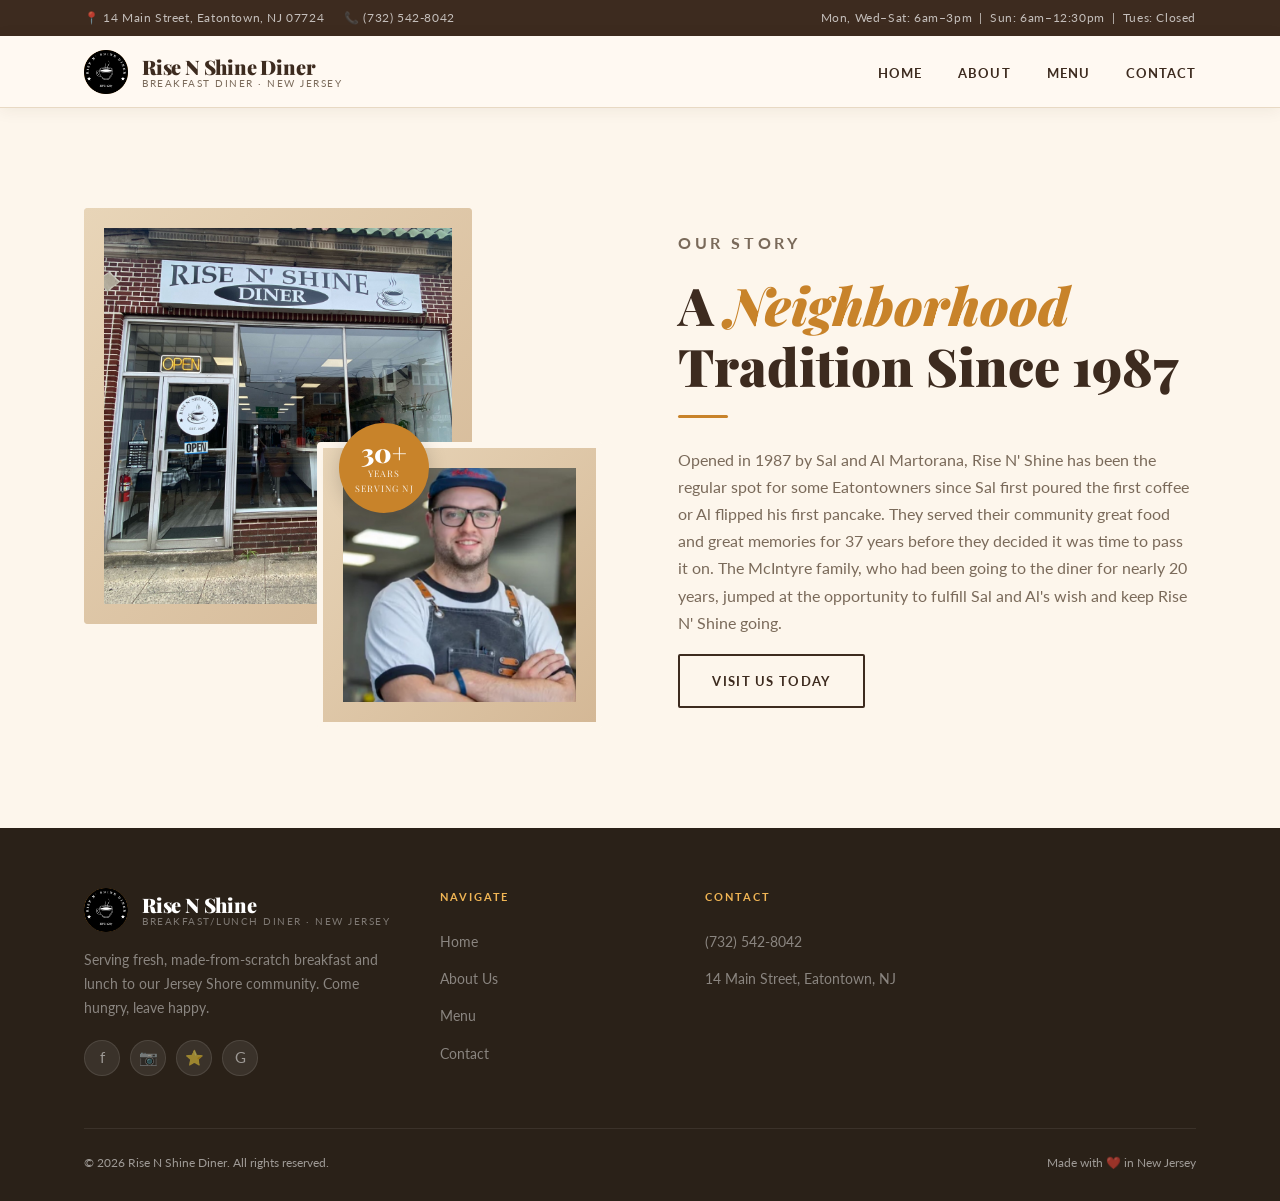
==== commit 29f964a4: "Final Updates to the Website" ====
--- a/About/index.html
+++ b/About/index.html
@@ -8,7 +8,7 @@
   <link rel="preconnect" href="https://fonts.gstatic.com" crossorigin />
   <link href="https://fonts.googleapis.com/css2?family=Playfair+Display:ital,wght@0,400;0,700;0,900;1,400;1,700&family=Lato:wght@300;400;700&display=swap" rel="stylesheet" />
   <link rel="stylesheet" type="text/css" href="/style.css">
-  
+  <link rel="icon" href="/favicon.ico">
 </head>
 <body>
 
@@ -28,19 +28,19 @@
 <!-- NAVBAR -->
 <nav class="navbar">
   <div class="container">
-    <a href="../index.html" class="logo">
+    <a href="/index.html" class="logo">
       <!-- <div class="logo-icon">🍳</div> -->
-       <div class="logo-icon"><img src="../logo.png" alt="logo"></div>
+       <div class="logo-icon"><img src="/logo.png" alt="logo"></div>
       <div class="logo-text">
         <div class="logo-name">Rise N Shine Diner</div>
         <div class="logo-sub">Breakfast Diner · New Jersey</div>
       </div>
     </a>
     <ul class="nav-links">
-      <li><a href="../index.html">Home</a></li>
-      <li><a href="../About/index.html">About</a></li>
-      <li><a href="../Menu/index.html">Menu</a></li>
-      <li><a href="../Contact/index.html">Contact</a></li>
+      <li><a href="/index.html">Home</a></li>
+      <li><a href="/About/index.html">About</a></li>
+      <li><a href="/Menu/index.html">Menu</a></li>
+      <li><a href="/Contact/index.html">Contact</a></li>
     </ul>
     <button class="hamburger" id="hamburger" aria-label="Toggle menu">
       <span></span><span></span><span></span>
@@ -51,10 +51,10 @@
 <!-- Mobile Menu -->
 <div class="mobile-menu" id="mobileMenu">
   <ul>
-    <li><a href="../index.html" class="mobile-link">Home</a></li>
-    <li><a href="../About/index.html" class="mobile-link">About</a></li>
-    <li><a href="../Menu/index.html" class="mobile-link">Menu</a></li>
-    <li><a href="../Contact/index.html" class="mobile-link">Contact</a></li>
+    <li><a href="/index.html" class="mobile-link">Home</a></li>
+    <li><a href="/About/index.html" class="mobile-link">About</a></li>
+    <li><a href="/Menu/index.html" class="mobile-link">Menu</a></li>
+    <li><a href="/Contact/index.html" class="mobile-link">Contact</a></li>
   </ul>
   <a href="tel:+17325428042" class="btn btn-primary">📞 (732) 542-8042</a>
 </div>
@@ -71,7 +71,7 @@
         -->
         <div class="about-img-main img-wrap">
           <div class="img-placeholder">
-            <img src="../assets/diner.jpg" alt="diner" />
+            <img src="/assets/diner.jpg" alt="diner" />
           </div>
         </div>
         <!--
@@ -81,7 +81,7 @@
         -->
         <div class="about-img-accent img-wrap">
           <div class="img-placeholder">
-            <img src="../assets/sean.jpg" alt="Gallery photo" />
+            <img src="/assets/sean.jpg" alt="Gallery photo" />
           </div>
         </div>
         <div class="about-stamp">
@@ -94,20 +94,19 @@
         <p class="section-label">Our Story</p>
         <h2 class="section-title">A <em>Neighborhood</em> Tradition Since 1987</h2>
         <div class="divider"></div>
-        <p>We started in the fall of '87. The community has changed over the years but the quality 
-          of food has not. When Fort Monmouth closed, many left, but our community remained loyal customers. 
-          The support always survived.</p>
-        <p> Sal Martorana was the one that started it all. Back in March 2024, the McIntyres decided to take it over. Since then,
-          Sean McIntyre has been serving the Jersey Shore with his 10+ years of experience and love for the diner atmosphere. When 
-          you come here, you're a part of the family.
-          </p>
-        <div class="about-facts">
+        <p>Opened in 1987 by Sal and Al Martorana, Rise N' Shine has been the regular spot for 
+          some Eatontowners since Sal first poured the first coffee or Al flipped his first pancake.
+          They served their community great food and great memories for 37 years before they decided
+          it was time to pass it on. The McIntyre family, who had been going to the diner for nearly
+          20 years, jumped at the opportunity to fulfill Sal and Al's wish and keep Rise N' Shine going.
+        </p>
+        <!-- <div class="about-facts">
           <div class="fact-card"><h3>30+</h3><p>Years in business</p></div>
           <div class="fact-card"><h3>500+</h3><p>Happy customers</p></div>
           <div class="fact-card"><h3>100%</h3><p>Fresh ingredients</p></div>
           <div class="fact-card"><h3>4.7 ⭐</h3><p>Average rating</p></div>
-        </div>
-        <a href="../Contact/index.html" class="btn btn-dark">Visit Us Today</a>
+        </div> -->
+        <a href="/Contact/index.html" class="btn btn-dark">Visit Us Today</a>
       </div>
     </div>
   </div>
@@ -120,13 +119,13 @@
     <div class="footer-grid">
       <div class="footer-brand">
         <div class="logo">
-          <div class="logo-icon"><img src="../logo.png" alt="logo"></div>
+          <div class="logo-icon"><img src="/logo.png" alt="logo"></div>
           <div class="logo-text">
             <div class="logo-name">Rise N Shine</div>
             <div class="logo-sub">Breakfast/Lunch Diner · New Jersey</div>
           </div>
         </div>
-        <p>Serving fresh, made-from-scratch breakfast and lunch to our Jersey Shore community every morning. Come hungry, leave happy.</p>
+        <p>Serving fresh, made-from-scratch breakfast and lunch to our Jersey Shore community. Come hungry, leave happy.</p>
         <div class="social-links">
           <a href="https://www.facebook.com/p/Rise-n-Shine-Luncheonette-100057256698276/" class="social-link" title="Facebook">f</a>
           <a href="https://www.instagram.com/risenshine_diner?igsh=MXV5eWU4OTQzYm9pdQ%3D%3D&utm_source=qr" class="social-link" title="Instagram">📷</a>
@@ -137,10 +136,10 @@
       <div class="footer-col">
         <h5>Navigate</h5>
         <ul>
-          <li><a href="../index.html">Home</a></li>
-          <li><a href="../About/index.html">About Us</a></li>
-          <li><a href="../Menu/index.html">Menu</a></li>
-          <li><a href="../Contact/index.html">Contact</a></li>
+          <li><a href="/index.html">Home</a></li>
+          <li><a href="/About/index.html">About Us</a></li>
+          <li><a href="/Menu/index.html">Menu</a></li>
+          <li><a href="/Contact/index.html">Contact</a></li>
         </ul>
       </div>
       <div class="footer-col">
@@ -214,6 +213,15 @@
       window.scrollY > 10 ? '0 4px 24px rgba(61,43,31,.12)' : '0 2px 16px rgba(61,43,31,.07)';
   });
 </script>
+<!-- Google tag (gtag.js) -->
+<script async src="https://www.googletagmanager.com/gtag/js?id=G-34GZLLDML3"></script>
+<script>
+  window.dataLayer = window.dataLayer || [];
+  function gtag(){dataLayer.push(arguments);}
+  gtag('js', new Date());
+
+  gtag('config', 'G-34GZLLDML3');
+</script>
 
 </body>
 </html>
